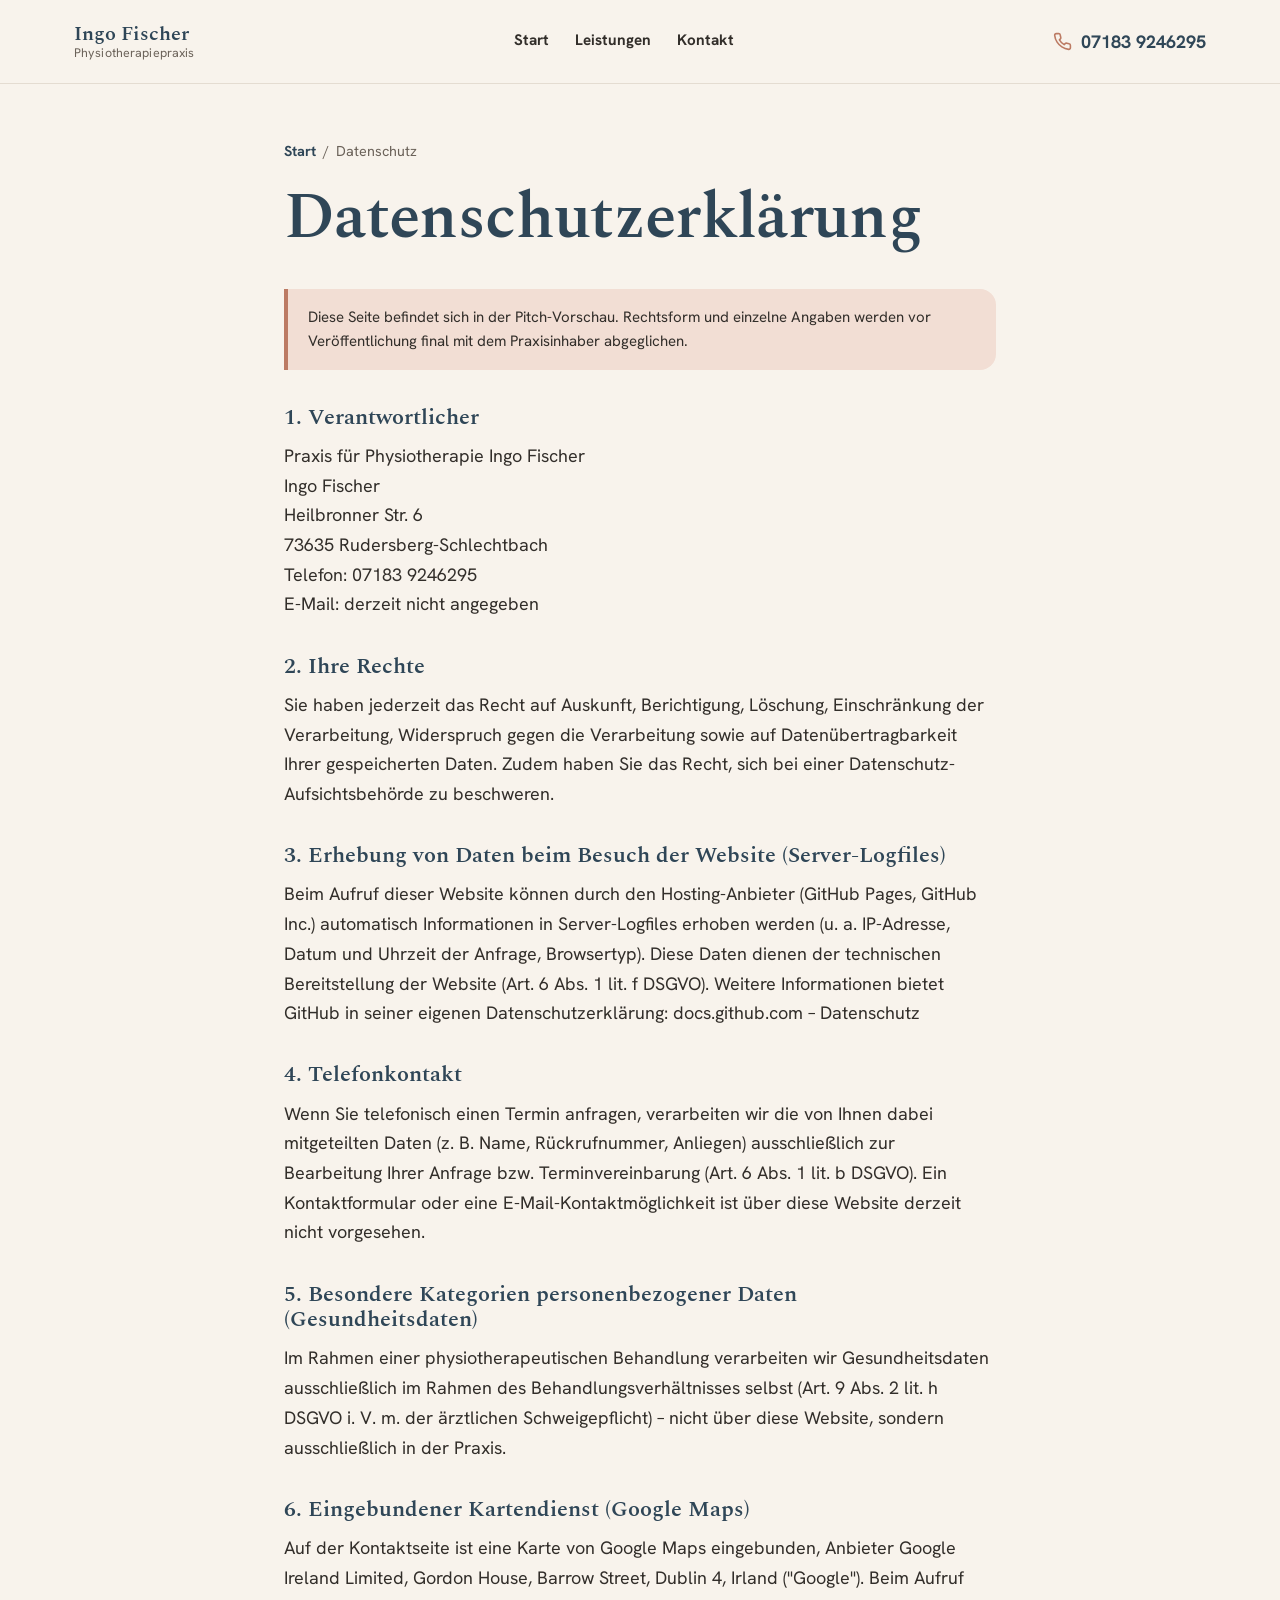
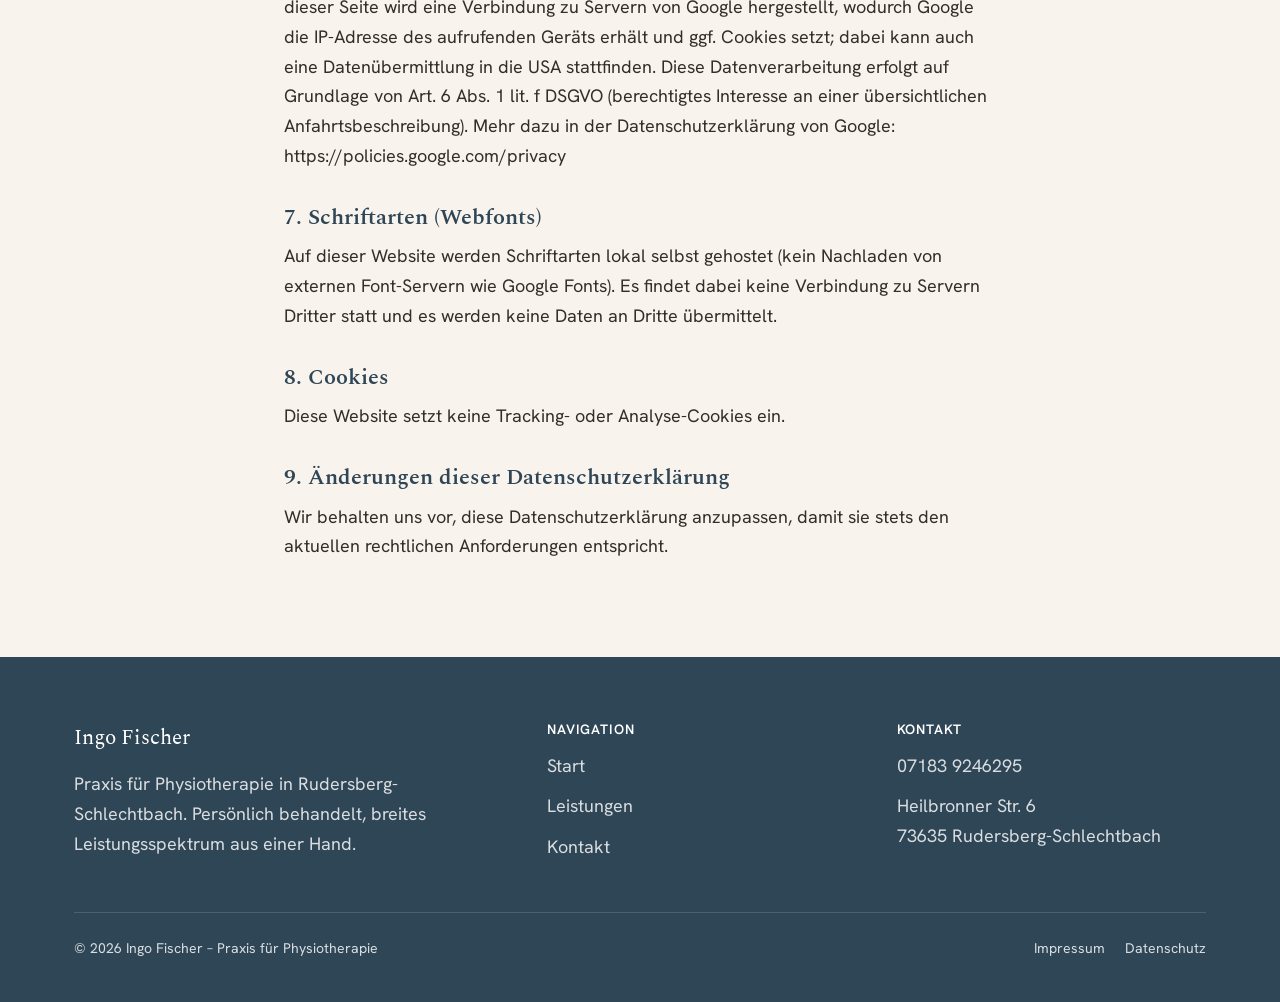
==== datenschutz.html @ 76d69289 "Initial pitch-demo build: Physiotherapie Ingo Fischer Speculative pitch demo replacing the client's " ====
<!DOCTYPE html>
<html lang="de">
<head>
<meta charset="UTF-8">
<script>document.documentElement.classList.add('js');</script>
<meta name="viewport" content="width=device-width, initial-scale=1.0">
<meta name="description" content="Datenschutzerklärung der Physiotherapiepraxis Ingo Fischer in Rudersberg-Schlechtbach.">
<title>Datenschutz | Physiotherapie Ingo Fischer</title>
<link rel="canonical" href="https://hannes0777.github.io/physio-ingo-fischer/datenschutz.html">
<link rel="icon" href="assets/images/favicon.svg" type="image/svg+xml">
<link rel="stylesheet" href="css/fonts.css">
<link rel="stylesheet" href="css/style.css?v=1">
</head>
<body>

<a class="skip-link" href="#main">Zum Inhalt springen</a>

<header class="site-header" id="site-header">
  <div class="container site-header__inner">
    <a href="index.html" class="site-header__brand" aria-label="Physiotherapie Ingo Fischer – Startseite">
      <span class="site-header__brand-text">
        <span class="site-header__brand-main">Ingo Fischer</span>
        <span class="site-header__brand-sub">Physiotherapiepraxis</span>
      </span>
    </a>
    <nav id="site-nav" aria-label="Hauptnavigation">
      <ul class="site-nav__list">
        <li><a href="index.html" class="site-nav__link">Start</a></li>
        <li><a href="leistungen.html" class="site-nav__link">Leistungen</a></li>
        <li><a href="kontakt.html" class="site-nav__link">Kontakt</a></li>
      </ul>
    </nav>
    <div class="site-header__actions">
      <a href="tel:+4971839246295" class="site-header__phone">
        <svg viewBox="0 0 24 24" fill="none" stroke="currentColor" stroke-width="2" stroke-linecap="round" stroke-linejoin="round" aria-hidden="true"><path d="M22 16.92v3a2 2 0 0 1-2.18 2 19.79 19.79 0 0 1-8.63-3.07 19.5 19.5 0 0 1-6-6 19.79 19.79 0 0 1-3.07-8.67A2 2 0 0 1 4.11 2h3a2 2 0 0 1 2 1.72c.127.96.361 1.903.7 2.81a2 2 0 0 1-.45 2.11L8.09 9.91a16 16 0 0 0 6 6l1.27-1.27a2 2 0 0 1 2.11-.45c.907.339 1.85.573 2.81.7A2 2 0 0 1 22 16.92z"/></svg>
        <span>07183 9246295</span>
      </a>
      <button id="nav-toggle" class="nav-toggle" aria-label="Menü öffnen" aria-expanded="false" aria-controls="site-nav">
        <span></span><span></span><span></span>
      </button>
    </div>
  </div>
</header>

<main id="main">
  <section class="section" style="padding-top:56px;">
    <div class="container legal-content">
      <p class="breadcrumb"><a href="index.html">Start</a><span aria-hidden="true">/</span>Datenschutz</p>
      <h1>Datenschutzerklärung</h1>

      <div class="placeholder-note">
        Diese Seite befindet sich in der Pitch-Vorschau. Rechtsform und einzelne Angaben werden vor Veröffentlichung final mit dem Praxisinhaber abgeglichen.
      </div>

      <h2>1. Verantwortlicher</h2>
      <address>
        Praxis für Physiotherapie Ingo Fischer<br>
        Ingo Fischer<br>
        Heilbronner Str. 6<br>
        73635 Rudersberg-Schlechtbach
      </address>
      <p>Telefon: <a href="tel:+4971839246295">07183 9246295</a><br>E-Mail: derzeit nicht angegeben</p>

      <h2>2. Ihre Rechte</h2>
      <p>Sie haben jederzeit das Recht auf Auskunft, Berichtigung, Löschung, Einschränkung der Verarbeitung, Widerspruch gegen die Verarbeitung sowie auf Datenübertragbarkeit Ihrer gespeicherten Daten. Zudem haben Sie das Recht, sich bei einer Datenschutz-Aufsichtsbehörde zu beschweren.</p>

      <h2>3. Erhebung von Daten beim Besuch der Website (Server-Logfiles)</h2>
      <p>Beim Aufruf dieser Website können durch den Hosting-Anbieter (GitHub Pages, GitHub Inc.) automatisch Informationen in Server-Logfiles erhoben werden (u. a. IP-Adresse, Datum und Uhrzeit der Anfrage, Browsertyp). Diese Daten dienen der technischen Bereitstellung der Website (Art. 6 Abs. 1 lit. f DSGVO). Weitere Informationen bietet GitHub in seiner eigenen Datenschutzerklärung: <a href="https://docs.github.com/de/site-policy/privacy-policies/github-general-privacy-statement" target="_blank" rel="noopener">docs.github.com – Datenschutz</a></p>

      <h2>4. Telefonkontakt</h2>
      <p>Wenn Sie telefonisch einen Termin anfragen, verarbeiten wir die von Ihnen dabei mitgeteilten Daten (z. B. Name, Rückrufnummer, Anliegen) ausschließlich zur Bearbeitung Ihrer Anfrage bzw. Terminvereinbarung (Art. 6 Abs. 1 lit. b DSGVO). Ein Kontaktformular oder eine E-Mail-Kontaktmöglichkeit ist über diese Website derzeit nicht vorgesehen.</p>

      <h2>5. Besondere Kategorien personenbezogener Daten (Gesundheitsdaten)</h2>
      <p>Im Rahmen einer physiotherapeutischen Behandlung verarbeiten wir Gesundheitsdaten ausschließlich im Rahmen des Behandlungsverhältnisses selbst (Art. 9 Abs. 2 lit. h DSGVO i. V. m. der ärztlichen Schweigepflicht) – nicht über diese Website, sondern ausschließlich in der Praxis.</p>

      <h2>6. Eingebundener Kartendienst (Google Maps)</h2>
      <p>Auf der Kontaktseite ist eine Karte von Google Maps eingebunden, Anbieter Google Ireland Limited, Gordon House, Barrow Street, Dublin 4, Irland ("Google"). Beim Aufruf dieser Seite wird eine Verbindung zu Servern von Google hergestellt, wodurch Google die IP-Adresse des aufrufenden Geräts erhält und ggf. Cookies setzt; dabei kann auch eine Datenübermittlung in die USA stattfinden. Diese Datenverarbeitung erfolgt auf Grundlage von Art. 6 Abs. 1 lit. f DSGVO (berechtigtes Interesse an einer übersichtlichen Anfahrtsbeschreibung). Mehr dazu in der Datenschutzerklärung von Google: <a href="https://policies.google.com/privacy" target="_blank" rel="noopener">https://policies.google.com/privacy</a></p>

      <h2>7. Schriftarten (Webfonts)</h2>
      <p>Auf dieser Website werden Schriftarten lokal selbst gehostet (kein Nachladen von externen Font-Servern wie Google Fonts). Es findet dabei keine Verbindung zu Servern Dritter statt und es werden keine Daten an Dritte übermittelt.</p>

      <h2>8. Cookies</h2>
      <p>Diese Website setzt keine Tracking- oder Analyse-Cookies ein.</p>

      <h2>9. Änderungen dieser Datenschutzerklärung</h2>
      <p>Wir behalten uns vor, diese Datenschutzerklärung anzupassen, damit sie stets den aktuellen rechtlichen Anforderungen entspricht.</p>

    </div>
  </section>
</main>

<footer class="site-footer">
  <div class="container">
    <div class="footer-grid">
      <div>
        <p class="footer-brand">Ingo Fischer</p>
        <p>Praxis für Physiotherapie in Rudersberg-Schlechtbach. Persönlich behandelt, breites Leistungsspektrum aus einer Hand.</p>
      </div>
      <div>
        <h4>Navigation</h4>
        <ul>
          <li><a href="index.html">Start</a></li>
          <li><a href="leistungen.html">Leistungen</a></li>
          <li><a href="kontakt.html">Kontakt</a></li>
        </ul>
      </div>
      <div>
        <h4>Kontakt</h4>
        <ul>
          <li><a href="tel:+4971839246295">07183 9246295</a></li>
          <li>Heilbronner Str. 6<br>73635 Rudersberg-Schlechtbach</li>
        </ul>
      </div>
    </div>
    <div class="footer-bottom">
      <p>&copy; <span id="year"></span> Ingo Fischer – Praxis für Physiotherapie</p>
      <ul>
        <li><a href="impressum.html">Impressum</a></li>
        <li><a href="datenschutz.html">Datenschutz</a></li>
      </ul>
    </div>
  </div>
</footer>

<script src="js/main.js"></script>
</body>
</html>
---- css/fonts.css ----
/* ============================================================
   fonts.css – Selbst gehostete Google Fonts (Spectral, Hanken Grotesk).
   Kein Nachladen von fonts.googleapis.com / fonts.gstatic.com beim
   Seitenaufruf (DSGVO: keine Verbindung zu Google-Servern nötig).

   Dateien liegen lokal unter assets/fonts/ und wurden 1:1 von Google
   Fonts heruntergeladen (Spectral 400/500/600/700 + Italic 400/500,
   Hanken Grotesk 400/500/600/700/800). Enthalten sind "latin" und
   "latin-ext" (deckt Deutsch inkl. ä/ö/ü/ß vollständig ab).
   ============================================================ */

/* ── Spectral (Überschriften) ───────────────────────────────── */
/* latin-ext */
@font-face {
  font-family: 'Spectral';
  font-style: normal;
  font-weight: 400;
  font-display: swap;
  src: url('../assets/fonts/spectral-400-ext.woff2') format('woff2');
  unicode-range: U+0100-02BA, U+02BD-02C5, U+02C7-02CC, U+02CE-02D7, U+02DD-02FF, U+0304, U+0308, U+0329, U+1D00-1DBF, U+1E00-1E9F, U+1EF2-1EFF, U+2020, U+20A0-20AB, U+20AD-20C0, U+2113, U+2C60-2C7F, U+A720-A7FF;
}
/* latin */
@font-face {
  font-family: 'Spectral';
  font-style: normal;
  font-weight: 400;
  font-display: swap;
  src: url('../assets/fonts/spectral-400.woff2') format('woff2');
  unicode-range: U+0000-00FF, U+0131, U+0152-0153, U+02BB-02BC, U+02C6, U+02DA, U+02DC, U+0304, U+0308, U+0329, U+2000-206F, U+20AC, U+2122, U+2191, U+2193, U+2212, U+2215, U+FEFF, U+FFFD;
}
/* latin-ext italic */
@font-face {
  font-family: 'Spectral';
  font-style: italic;
  font-weight: 400;
  font-display: swap;
  src: url('../assets/fonts/spectral-400i-ext.woff2') format('woff2');
  unicode-range: U+0100-02BA, U+02BD-02C5, U+02C7-02CC, U+02CE-02D7, U+02DD-02FF, U+0304, U+0308, U+0329, U+1D00-1DBF, U+1E00-1E9F, U+1EF2-1EFF, U+2020, U+20A0-20AB, U+20AD-20C0, U+2113, U+2C60-2C7F, U+A720-A7FF;
}
/* latin italic */
@font-face {
  font-family: 'Spectral';
  font-style: italic;
  font-weight: 400;
  font-display: swap;
  src: url('../assets/fonts/spectral-400i.woff2') format('woff2');
  unicode-range: U+0000-00FF, U+0131, U+0152-0153, U+02BB-02BC, U+02C6, U+02DA, U+02DC, U+0304, U+0308, U+0329, U+2000-206F, U+20AC, U+2122, U+2191, U+2193, U+2212, U+2215, U+FEFF, U+FFFD;
}
/* latin-ext */
@font-face {
  font-family: 'Spectral';
  font-style: normal;
  font-weight: 500;
  font-display: swap;
  src: url('../assets/fonts/spectral-500-ext.woff2') format('woff2');
  unicode-range: U+0100-02BA, U+02BD-02C5, U+02C7-02CC, U+02CE-02D7, U+02DD-02FF, U+0304, U+0308, U+0329, U+1D00-1DBF, U+1E00-1E9F, U+1EF2-1EFF, U+2020, U+20A0-20AB, U+20AD-20C0, U+2113, U+2C60-2C7F, U+A720-A7FF;
}
/* latin */
@font-face {
  font-family: 'Spectral';
  font-style: normal;
  font-weight: 500;
  font-display: swap;
  src: url('../assets/fonts/spectral-500.woff2') format('woff2');
  unicode-range: U+0000-00FF, U+0131, U+0152-0153, U+02BB-02BC, U+02C6, U+02DA, U+02DC, U+0304, U+0308, U+0329, U+2000-206F, U+20AC, U+2122, U+2191, U+2193, U+2212, U+2215, U+FEFF, U+FFFD;
}
/* latin-ext italic */
@font-face {
  font-family: 'Spectral';
  font-style: italic;
  font-weight: 500;
  font-display: swap;
  src: url('../assets/fonts/spectral-500i-ext.woff2') format('woff2');
  unicode-range: U+0100-02BA, U+02BD-02C5, U+02C7-02CC, U+02CE-02D7, U+02DD-02FF, U+0304, U+0308, U+0329, U+1D00-1DBF, U+1E00-1E9F, U+1EF2-1EFF, U+2020, U+20A0-20AB, U+20AD-20C0, U+2113, U+2C60-2C7F, U+A720-A7FF;
}
/* latin italic */
@font-face {
  font-family: 'Spectral';
  font-style: italic;
  font-weight: 500;
  font-display: swap;
  src: url('../assets/fonts/spectral-500i.woff2') format('woff2');
  unicode-range: U+0000-00FF, U+0131, U+0152-0153, U+02BB-02BC, U+02C6, U+02DA, U+02DC, U+0304, U+0308, U+0329, U+2000-206F, U+20AC, U+2122, U+2191, U+2193, U+2212, U+2215, U+FEFF, U+FFFD;
}
/* latin-ext */
@font-face {
  font-family: 'Spectral';
  font-style: normal;
  font-weight: 600;
  font-display: swap;
  src: url('../assets/fonts/spectral-600-ext.woff2') format('woff2');
  unicode-range: U+0100-02BA, U+02BD-02C5, U+02C7-02CC, U+02CE-02D7, U+02DD-02FF, U+0304, U+0308, U+0329, U+1D00-1DBF, U+1E00-1E9F, U+1EF2-1EFF, U+2020, U+20A0-20AB, U+20AD-20C0, U+2113, U+2C60-2C7F, U+A720-A7FF;
}
/* latin */
@font-face {
  font-family: 'Spectral';
  font-style: normal;
  font-weight: 600;
  font-display: swap;
  src: url('../assets/fonts/spectral-600.woff2') format('woff2');
  unicode-range: U+0000-00FF, U+0131, U+0152-0153, U+02BB-02BC, U+02C6, U+02DA, U+02DC, U+0304, U+0308, U+0329, U+2000-206F, U+20AC, U+2122, U+2191, U+2193, U+2212, U+2215, U+FEFF, U+FFFD;
}
/* latin-ext */
@font-face {
  font-family: 'Spectral';
  font-style: normal;
  font-weight: 700;
  font-display: swap;
  src: url('../assets/fonts/spectral-700-ext.woff2') format('woff2');
  unicode-range: U+0100-02BA, U+02BD-02C5, U+02C7-02CC, U+02CE-02D7, U+02DD-02FF, U+0304, U+0308, U+0329, U+1D00-1DBF, U+1E00-1E9F, U+1EF2-1EFF, U+2020, U+20A0-20AB, U+20AD-20C0, U+2113, U+2C60-2C7F, U+A720-A7FF;
}
/* latin */
@font-face {
  font-family: 'Spectral';
  font-style: normal;
  font-weight: 700;
  font-display: swap;
  src: url('../assets/fonts/spectral-700.woff2') format('woff2');
  unicode-range: U+0000-00FF, U+0131, U+0152-0153, U+02BB-02BC, U+02C6, U+02DA, U+02DC, U+0304, U+0308, U+0329, U+2000-206F, U+20AC, U+2122, U+2191, U+2193, U+2212, U+2215, U+FEFF, U+FFFD;
}

/* ── Hanken Grotesk (Fließtext) ──────────────────────────────── */
/* latin-ext — weights 400/500/600/700/800 share the same variable file */
@font-face {
  font-family: 'Hanken Grotesk';
  font-style: normal;
  font-weight: 400;
  font-display: swap;
  src: url('../assets/fonts/hanken-grotesk-400-ext.woff2') format('woff2');
  unicode-range: U+0100-02BA, U+02BD-02C5, U+02C7-02CC, U+02CE-02D7, U+02DD-02FF, U+0304, U+0308, U+0329, U+1D00-1DBF, U+1E00-1E9F, U+1EF2-1EFF, U+2020, U+20A0-20AB, U+20AD-20C0, U+2113, U+2C60-2C7F, U+A720-A7FF;
}
/* latin */
@font-face {
  font-family: 'Hanken Grotesk';
  font-style: normal;
  font-weight: 400;
  font-display: swap;
  src: url('../assets/fonts/hanken-grotesk-400.woff2') format('woff2');
  unicode-range: U+0000-00FF, U+0131, U+0152-0153, U+02BB-02BC, U+02C6, U+02DA, U+02DC, U+0304, U+0308, U+0329, U+2000-206F, U+20AC, U+2122, U+2191, U+2193, U+2212, U+2215, U+FEFF, U+FFFD;
}
/* latin-ext */
@font-face {
  font-family: 'Hanken Grotesk';
  font-style: normal;
  font-weight: 500;
  font-display: swap;
  src: url('../assets/fonts/hanken-grotesk-500-ext.woff2') format('woff2');
  unicode-range: U+0100-02BA, U+02BD-02C5, U+02C7-02CC, U+02CE-02D7, U+02DD-02FF, U+0304, U+0308, U+0329, U+1D00-1DBF, U+1E00-1E9F, U+1EF2-1EFF, U+2020, U+20A0-20AB, U+20AD-20C0, U+2113, U+2C60-2C7F, U+A720-A7FF;
}
/* latin */
@font-face {
  font-family: 'Hanken Grotesk';
  font-style: normal;
  font-weight: 500;
  font-display: swap;
  src: url('../assets/fonts/hanken-grotesk-500.woff2') format('woff2');
  unicode-range: U+0000-00FF, U+0131, U+0152-0153, U+02BB-02BC, U+02C6, U+02DA, U+02DC, U+0304, U+0308, U+0329, U+2000-206F, U+20AC, U+2122, U+2191, U+2193, U+2212, U+2215, U+FEFF, U+FFFD;
}
/* latin-ext */
@font-face {
  font-family: 'Hanken Grotesk';
  font-style: normal;
  font-weight: 600;
  font-display: swap;
  src: url('../assets/fonts/hanken-grotesk-600-ext.woff2') format('woff2');
  unicode-range: U+0100-02BA, U+02BD-02C5, U+02C7-02CC, U+02CE-02D7, U+02DD-02FF, U+0304, U+0308, U+0329, U+1D00-1DBF, U+1E00-1E9F, U+1EF2-1EFF, U+2020, U+20A0-20AB, U+20AD-20C0, U+2113, U+2C60-2C7F, U+A720-A7FF;
}
/* latin */
@font-face {
  font-family: 'Hanken Grotesk';
  font-style: normal;
  font-weight: 600;
  font-display: swap;
  src: url('../assets/fonts/hanken-grotesk-600.woff2') format('woff2');
  unicode-range: U+0000-00FF, U+0131, U+0152-0153, U+02BB-02BC, U+02C6, U+02DA, U+02DC, U+0304, U+0308, U+0329, U+2000-206F, U+20AC, U+2122, U+2191, U+2193, U+2212, U+2215, U+FEFF, U+FFFD;
}
/* latin-ext */
@font-face {
  font-family: 'Hanken Grotesk';
  font-style: normal;
  font-weight: 700;
  font-display: swap;
  src: url('../assets/fonts/hanken-grotesk-700-ext.woff2') format('woff2');
  unicode-range: U+0100-02BA, U+02BD-02C5, U+02C7-02CC, U+02CE-02D7, U+02DD-02FF, U+0304, U+0308, U+0329, U+1D00-1DBF, U+1E00-1E9F, U+1EF2-1EFF, U+2020, U+20A0-20AB, U+20AD-20C0, U+2113, U+2C60-2C7F, U+A720-A7FF;
}
/* latin */
@font-face {
  font-family: 'Hanken Grotesk';
  font-style: normal;
  font-weight: 700;
  font-display: swap;
  src: url('../assets/fonts/hanken-grotesk-700.woff2') format('woff2');
  unicode-range: U+0000-00FF, U+0131, U+0152-0153, U+02BB-02BC, U+02C6, U+02DA, U+02DC, U+0304, U+0308, U+0329, U+2000-206F, U+20AC, U+2122, U+2191, U+2193, U+2212, U+2215, U+FEFF, U+FFFD;
}
/* latin-ext */
@font-face {
  font-family: 'Hanken Grotesk';
  font-style: normal;
  font-weight: 800;
  font-display: swap;
  src: url('../assets/fonts/hanken-grotesk-800-ext.woff2') format('woff2');
  unicode-range: U+0100-02BA, U+02BD-02C5, U+02C7-02CC, U+02CE-02D7, U+02DD-02FF, U+0304, U+0308, U+0329, U+1D00-1DBF, U+1E00-1E9F, U+1EF2-1EFF, U+2020, U+20A0-20AB, U+20AD-20C0, U+2113, U+2C60-2C7F, U+A720-A7FF;
}
/* latin */
@font-face {
  font-family: 'Hanken Grotesk';
  font-style: normal;
  font-weight: 800;
  font-display: swap;
  src: url('../assets/fonts/hanken-grotesk-800.woff2') format('woff2');
  unicode-range: U+0000-00FF, U+0131, U+0152-0153, U+02BB-02BC, U+02C6, U+02DA, U+02DC, U+0304, U+0308, U+0329, U+2000-206F, U+20AC, U+2122, U+2191, U+2193, U+2212, U+2215, U+FEFF, U+FFFD;
}
---- css/style.css ----
/* ============================================================
   Physiotherapie Ingo Fischer – style.css
   Konventionelles Gerüst wie Metzgerei Hinderer / Ebnisee /
   Schmalzried Heizung / Physio Köpple (Sticky-Header mit
   Linkliste, Hero + Karten-Sektionen), aber mit eigener Palette
   (Taubenblau + Ton/Rosé statt Salbeigrün+Terracotta) und klaren
   abgerundeten Ecken statt organischer Blob-Fotorahmen, damit sich
   die Seite von Physio Köpple (gleiche Branche) unterscheidet.
   Reines CSS, kein Framework.
   ============================================================ */

:root {
  --color-bg: #f8f3ec;
  --color-paper: #fffdfa;
  --color-paper-alt: #f0e8dd;
  --color-blue: #5d7a8c;
  --color-blue-dark: #2f4657;
  --color-blue-pale: #dfe7ea;
  --color-clay: #bc7a63;
  --color-clay-dark: #8f5643;
  --color-clay-pale: #f2ded4;
  --color-ink: #322e2a;
  --color-ink-soft: #6b6259;
  --color-line: #e4dcd1;
  --color-white: #ffffff;

  --font-display: 'Spectral', Georgia, 'Times New Roman', serif;
  --font-body: 'Hanken Grotesk', -apple-system, BlinkMacSystemFont, 'Segoe UI', sans-serif;

  --container-width: 1180px;
  --radius: 16px;
  --radius-lg: 24px;
  --shadow-soft: 0 10px 30px rgba(47, 70, 87, 0.12);
  --shadow-card: 0 18px 42px rgba(47, 70, 87, 0.16);
  --nav-height: 84px;
}

/* ── Reset ───────────────────────────────────────────────────── */
*, *::before, *::after { box-sizing: border-box; }
html { scroll-behavior: smooth; scroll-padding-top: calc(var(--nav-height) + 12px); }
@media (prefers-reduced-motion: reduce) {
  html { scroll-behavior: auto; }
  *, *::before, *::after {
    animation-duration: 0.01ms !important;
    animation-iteration-count: 1 !important;
    transition-duration: 0.01ms !important;
    scroll-behavior: auto !important;
  }
}
body {
  margin: 0;
  font-family: var(--font-body);
  font-size: 18px;
  line-height: 1.65;
  color: var(--color-ink);
  background: var(--color-bg);
  -webkit-font-smoothing: antialiased;
}
img { max-width: 100%; display: block; }
a { color: inherit; text-decoration: none; }
ul { margin: 0; padding: 0; list-style: none; }
h1, h2, h3, h4 {
  font-family: var(--font-display);
  font-weight: 600;
  line-height: 1.18;
  margin: 0 0 0.5em;
  color: var(--color-blue-dark);
}
h1 { font-size: clamp(2.5rem, 5vw, 4rem); letter-spacing: -0.01em; }
h2 { font-size: clamp(1.9rem, 3.2vw, 2.6rem); }
h3 { font-size: 1.3rem; font-weight: 600; }
p { margin: 0 0 1em; }
p:last-child { margin-bottom: 0; }
:focus-visible { outline: 3px solid var(--color-clay); outline-offset: 3px; }

/* ── Layout Helpers ──────────────────────────────────────────── */
.container { max-width: var(--container-width); margin: 0 auto; padding: 0 24px; }
.section { padding: 96px 0; }
.section--alt { background: var(--color-paper-alt); }
.section--dark { background: var(--color-blue-dark); color: rgba(255, 255, 255, 0.92); }
.section--dark h2, .section--dark h3 { color: var(--color-white); }
.section__head { max-width: 640px; margin: 0 0 48px; }
.section__head--center { margin-left: auto; margin-right: auto; text-align: center; }
.eyebrow {
  display: inline-flex;
  align-items: center;
  gap: 0.5em;
  font-family: var(--font-body);
  font-weight: 700;
  font-size: 0.85rem;
  letter-spacing: 0.08em;
  text-transform: uppercase;
  color: var(--color-clay-dark);
  margin-bottom: 0.9em;
}
.eyebrow::before { content: '+'; font-size: 1.1em; }
.lead { font-size: 1.18rem; color: var(--color-ink-soft); max-width: 60ch; }

@media (max-width: 640px) {
  .section { padding: 60px 0; }
  .container { padding: 0 20px; }
}

/* ── Buttons ─────────────────────────────────────────────────── */
.btn {
  display: inline-flex;
  align-items: center;
  gap: 0.55em;
  font-family: var(--font-body);
  font-weight: 700;
  font-size: 1rem;
  padding: 0.95em 1.7em;
  border-radius: 999px;
  border: 2px solid transparent;
  cursor: pointer;
  transition: background-color 0.2s ease, color 0.2s ease, border-color 0.2s ease, transform 0.15s ease, box-shadow 0.2s ease;
  line-height: 1.1;
}
.btn:active { transform: translateY(1px); }
.btn--primary { background: var(--color-clay); color: var(--color-white); box-shadow: 0 10px 26px rgba(188, 122, 99, 0.4); }
.btn--primary:hover { background: var(--color-clay-dark); }
.btn--outline { background: transparent; border-color: currentColor; color: inherit; }
.btn--outline:hover { background: rgba(50, 46, 42, 0.06); }
.btn--on-dark { border-color: rgba(255,255,255,0.5); color: var(--color-white); }
.btn--on-dark:hover { background: rgba(255,255,255,0.12); border-color: var(--color-white); }
.btn--lg { padding: 1.1em 2.1em; font-size: 1.05rem; }
.btn--block { width: 100%; justify-content: center; }

/* ── Header / Navigation ─────────────────────────────────────── */
.site-header {
  position: sticky;
  top: 0;
  z-index: 1000;
  height: var(--nav-height);
  display: flex;
  align-items: center;
  background: var(--color-bg);
  border-bottom: 1px solid var(--color-line);
  transition: box-shadow 0.2s ease;
}
.site-header.is-scrolled { box-shadow: var(--shadow-soft); }
.site-header__inner { display: flex; align-items: center; justify-content: space-between; gap: 24px; width: 100%; }
.site-header__brand { display: flex; align-items: center; gap: 12px; }
.site-header__brand-text { display: flex; flex-direction: column; line-height: 1.15; }
.site-header__brand-main { font-family: var(--font-display); font-size: 1.25rem; font-weight: 600; color: var(--color-blue-dark); }
.site-header__brand-sub { font-size: 0.78rem; color: var(--color-ink-soft); letter-spacing: 0.01em; }
.site-header__actions { display: flex; align-items: center; gap: 18px; }
.site-header__phone { display: flex; align-items: center; gap: 0.5em; font-weight: 700; color: var(--color-blue-dark); white-space: nowrap; }
.site-header__phone svg { width: 19px; height: 19px; flex-shrink: 0; color: var(--color-clay); }

.nav-toggle {
  display: none;
  flex-direction: column;
  justify-content: center;
  gap: 5px;
  width: 44px;
  height: 44px;
  border: none;
  background: transparent;
  cursor: pointer;
  padding: 0;
}
.nav-toggle span { display: block; height: 2px; width: 26px; margin: 0 auto; background: var(--color-blue-dark); transition: transform 0.2s ease, opacity 0.2s ease; }
.nav-toggle[aria-expanded="true"] span:nth-child(1) { transform: translateY(7px) rotate(45deg); }
.nav-toggle[aria-expanded="true"] span:nth-child(2) { opacity: 0; }
.nav-toggle[aria-expanded="true"] span:nth-child(3) { transform: translateY(-7px) rotate(-45deg); }

/* #site-nav sitzt als Kind von .site-header__inner (Desktop: Inline-
   Linkliste im selben Flex-Header). Header nutzt bewusst einen
   deckenden Hintergrund statt backdrop-filter, sonst klemmt iOS Safari
   die position:fixed-Variante der mobilen Nav am Header-Rand ab. */
.site-nav__list { display: flex; align-items: center; gap: 22px; }
.site-nav__link {
  display: block;
  white-space: nowrap;
  font-weight: 700;
  font-size: 0.95rem;
  color: var(--color-ink);
  padding: 6px 2px;
  border-bottom: 2px solid transparent;
  transition: border-color 0.15s ease, color 0.15s ease;
}
.site-nav__link:hover, .site-nav__link.is-active { border-color: var(--color-clay); color: var(--color-blue-dark); }

@media (min-width: 1025px) { #site-nav { display: flex; } }

@media (min-width: 1025px) and (max-width: 1180px) {
  .site-nav__list { gap: 14px; }
  .site-nav__link { font-size: 0.88rem; }
}

@media (max-width: 1024px) {
  .nav-toggle { display: flex; }
  #site-nav {
    position: fixed;
    top: var(--nav-height);
    left: 0; right: 0; bottom: 0;
    z-index: 999;
    background: var(--color-bg);
    transform: translateX(100%);
    transition: transform 0.25s ease;
    overflow-y: auto;
  }
  #site-nav.is-open { transform: translateX(0); }
  .site-nav__list { flex-direction: column; align-items: stretch; gap: 0; padding: 16px 24px 40px; }
  .site-nav__list li { border-bottom: 1px solid var(--color-line); }
  .site-nav__link { padding: 18px 4px; font-size: 1.15rem; }
  .site-header__phone span { display: none; }
}

@media (max-width: 480px) {
  .site-header__brand-sub { display: none; }
}

/* ── Foto-Duoton (uneinheitliche Stockfotos farblich vereinheitlichen) ──
   Graustufen + Taubenblau→Ton-Verlauf via mix-blend-mode: color. */
.photo-tinted { position: relative; overflow: hidden; }
.photo-tinted img { filter: grayscale(1) contrast(1.05); }
.photo-tinted::after {
  content: '';
  position: absolute;
  inset: 0;
  background: linear-gradient(135deg, var(--color-blue-dark), var(--color-clay));
  mix-blend-mode: color;
  opacity: 0.55;
  pointer-events: none;
}

/* ── Hero (Vollflächiges Foto statt Farbfläche — unterscheidet sich
   damit bewusst von Physio Köpples Salbeigrün-Flächen-Hero) ────── */
.hero-full { position: relative; color: var(--color-white); display: flex; align-items: center; min-height: 78vh; }
.hero-full__bg { position: absolute; inset: 0; background-size: cover; background-position: center; }
.hero-full__bg::after {
  content: '';
  position: absolute;
  inset: 0;
  background: linear-gradient(180deg, rgba(47,70,87,0.78) 0%, rgba(47,70,87,0.6) 55%, rgba(47,70,87,0.85) 100%);
}
.hero-full__bg img { width: 100%; height: 100%; object-fit: cover; filter: grayscale(0.5) contrast(1.05); }
.hero-full__content { position: relative; z-index: 1; padding-top: 64px; padding-bottom: 64px; max-width: 720px; width: 100%; }
.hero__title { margin-bottom: 0.4em; color: var(--color-white); }
.hero__accent { display: block; color: var(--color-clay-pale); font-style: italic; font-weight: 500; }
.hero__lead { margin: 1.1em 0 1.8em; color: rgba(255, 255, 255, 0.86); max-width: 56ch; }
.hero__ctas { display: flex; flex-wrap: wrap; gap: 16px; margin-bottom: 2em; }
.hero__facts { display: flex; flex-wrap: wrap; gap: 10px; padding-top: 1.6em; border-top: 1px solid rgba(255, 255, 255, 0.22); }
.hero__fact {
  display: inline-flex;
  align-items: center;
  gap: 0.5em;
  font-weight: 700;
  color: var(--color-white);
  font-size: 0.85rem;
  background: rgba(255, 255, 255, 0.1);
  border: 1px solid rgba(255, 255, 255, 0.26);
  padding: 0.55em 1.1em;
  border-radius: 999px;
}
.hero__fact svg { width: 16px; height: 16px; color: var(--color-clay-pale); flex-shrink: 0; }

@media (max-width: 640px) {
  .hero-full { min-height: 86vh; }
  .hero-full__content { padding-top: 48px; padding-bottom: 48px; }
}

/* ── Seiten-Hero für Unterseiten (Leistungen/Kontakt) ───────────
   Mobil (.page-header + .page-banner): Text getrennt vom Foto.
   Desktop (.page-hero-full): Text liegt auf dem Foto. */
.page-header { background: var(--color-blue-dark); color: var(--color-white); padding: 48px 0 40px; }
.page-header h1 { color: var(--color-white); margin-bottom: 0.4em; }
.page-header .breadcrumb { color: rgba(255,255,255,0.7); }
.page-header .breadcrumb a { color: var(--color-clay-pale); }
.page-banner { width: 100%; overflow: hidden; aspect-ratio: 16/5; }
.page-banner img { width: 100%; height: 100%; object-fit: cover; display: block; }

.page-hero-full { position: relative; color: var(--color-white); display: flex; align-items: center; min-height: 48vh; }
.page-hero-full__bg { position: absolute; inset: 0; background-size: cover; background-position: center; }
.page-hero-full__bg::after {
  content: '';
  position: absolute;
  inset: 0;
  background: linear-gradient(180deg, rgba(47,70,87,0.82) 0%, rgba(47,70,87,0.68) 100%);
}
.page-hero-full__content { position: relative; padding-top: 56px; padding-bottom: 56px; max-width: 720px; width: 100%; }
.page-hero-full h1 { color: var(--color-white); }
.page-hero-full .hero__lead { font-size: 1.05rem; color: rgba(255,255,255,0.86); }

@media (max-width: 640px) { .page-hero-full { display: none; } }
@media (min-width: 641px) { .page-header, .page-banner { display: none; } }
@media (max-width: 640px) { .page-header { padding: 36px 0 32px; } .page-banner { aspect-ratio: 4/3; } }

/* ── Vorteile / Feature-Karten ───────────────────────────────── */
.feature-grid { display: grid; grid-template-columns: repeat(3, 1fr); gap: 28px; }
.feature-card {
  background: var(--color-paper);
  border-radius: var(--radius);
  padding: 32px 28px;
  box-shadow: var(--shadow-soft);
  transition: transform 0.25s ease, box-shadow 0.25s ease;
}
.feature-card:hover { transform: translateY(-6px); box-shadow: var(--shadow-card); }
.feature-card__icon {
  width: 56px; height: 56px;
  display: flex; align-items: center; justify-content: center;
  border-radius: var(--radius);
  background: var(--color-blue-pale);
  color: var(--color-blue-dark);
  margin-bottom: 18px;
}
.feature-card__icon svg { width: 28px; height: 28px; }
.feature-card p { color: var(--color-ink-soft); font-size: 0.98rem; }

@media (max-width: 860px) { .feature-grid { grid-template-columns: 1fr 1fr; } }
@media (max-width: 560px) { .feature-grid { grid-template-columns: 1fr; } }

/* ── Leistungen: Übersichts-Karten (Startseite) ─────────────── */
.service-grid { display: grid; grid-template-columns: repeat(3, 1fr); gap: 24px; }
.service-card {
  display: flex;
  gap: 16px;
  align-items: flex-start;
  background: var(--color-paper);
  border-radius: var(--radius);
  padding: 26px 24px;
  box-shadow: var(--shadow-soft);
  transition: transform 0.22s ease, box-shadow 0.22s ease, border-color 0.22s ease;
  border: 1px solid transparent;
}
.service-card:hover { transform: translateY(-5px); box-shadow: var(--shadow-card); border-color: var(--color-clay-pale); }
.service-card__icon {
  width: 48px; height: 48px; flex-shrink: 0;
  display: flex; align-items: center; justify-content: center;
  border-radius: 50%;
  background: var(--color-clay-pale);
  color: var(--color-clay-dark);
}
.service-card__icon svg { width: 24px; height: 24px; }
.service-card h3 { margin-bottom: 0.25em; font-size: 1.15rem; }
.service-card p { color: var(--color-ink-soft); font-size: 0.95rem; }

@media (max-width: 860px) { .service-grid { grid-template-columns: 1fr 1fr; } }
@media (max-width: 560px) { .service-grid { grid-template-columns: 1fr; } }

/* ── Leistungen-Seite: Sprungmarken-Unternavigation ─────────── */
.subnav { position: sticky; top: var(--nav-height); z-index: 90; background: var(--color-paper-alt); border-bottom: 1px solid var(--color-line); }
.subnav__list { display: flex; flex-wrap: wrap; gap: 8px; padding-top: 14px; padding-bottom: 14px; }
.subnav__link {
  display: inline-block;
  padding: 8px 16px;
  border-radius: 999px;
  background: var(--color-paper);
  font-weight: 600;
  font-size: 0.9rem;
  color: var(--color-blue-dark);
  white-space: nowrap;
  transition: background-color 0.15s ease, color 0.15s ease;
}
.subnav__link:hover { background: var(--color-clay); color: var(--color-white); }
@media (max-width: 640px) { .subnav__list { flex-wrap: nowrap; overflow-x: auto; padding-top: 12px; padding-bottom: 12px; } }

.service-block { padding: 56px 0; border-bottom: 1px solid var(--color-line); scroll-margin-top: calc(var(--nav-height) + 60px); }
.service-block:last-child { border-bottom: none; }
.service-block__layout { display: grid; grid-template-columns: 1fr 1fr; gap: 48px; align-items: center; }
.service-block__layout--reverse .service-block__media { order: 2; }
@media (max-width: 800px) { .service-block__layout, .service-block__layout--reverse .service-block__media { grid-template-columns: 1fr; order: initial; } }
.service-block__media img { border-radius: var(--radius-lg); box-shadow: var(--shadow-card); width: 100%; aspect-ratio: 4/3; object-fit: cover; }
.service-block ul.check-list { margin-top: 16px; }
.check-list li { padding-left: 1.6em; position: relative; margin-bottom: 0.6em; }
.check-list li::before { content: '✓'; position: absolute; left: 0; color: var(--color-blue); font-weight: 700; }

/* ── Zwei-Spalten Text+Bild (Über die Praxis, etc.) ──────────── */
.split { display: grid; grid-template-columns: 1fr 1fr; gap: 56px; align-items: center; }
.split--reverse .split__media { order: 2; }
@media (max-width: 900px) {
  .split { grid-template-columns: 1fr; gap: 36px; }
  .split--reverse .split__media { order: -1; }
}
.split__media { border-radius: var(--radius-lg); overflow: hidden; box-shadow: var(--shadow-card); }
.split__media img { width: 100%; aspect-ratio: 4/3.4; object-fit: cover; }

.checklist { margin-top: 1.4em; }
.checklist li { display: flex; align-items: flex-start; gap: 0.7em; margin-bottom: 0.7em; }
.checklist li svg { width: 20px; height: 20px; color: var(--color-blue); flex-shrink: 0; margin-top: 0.15em; }

/* ── Info-/Termin-Karten (Kontaktseite) ──────────────────────── */
.info-card {
  background: var(--color-paper);
  border-radius: var(--radius);
  padding: 30px 28px;
  box-shadow: var(--shadow-soft);
}
.info-card + .info-card { margin-top: 24px; }
.info-card__icon {
  width: 46px; height: 46px;
  display: flex; align-items: center; justify-content: center;
  border-radius: 50%;
  background: var(--color-blue-pale);
  color: var(--color-blue-dark);
  margin-bottom: 14px;
}
.info-card__icon svg { width: 22px; height: 22px; }
.info-card dl { display: grid; grid-template-columns: auto 1fr; gap: 6px 14px; margin: 0; }
.info-card dt { color: var(--color-ink-soft); font-size: 0.92rem; }
.info-card dd { margin: 0; font-weight: 700; }
.info-card__note { margin-top: 10px; font-size: 0.92rem; color: var(--color-ink-soft); }
.map-embed { width: 100%; aspect-ratio: 4/3; border: 0; border-radius: var(--radius-lg); box-shadow: var(--shadow-card); }

/* ── CTA-Band ────────────────────────────────────────────────── */
.cta-band { text-align: center; }
.cta-band .lead { margin: 0 auto 2em; }
.cta-band__phone {
  display: inline-block;
  font-family: var(--font-display);
  font-size: clamp(1.8rem, 4vw, 2.6rem);
  color: var(--color-white);
  margin-bottom: 0.3em;
}
.cta-band__note { max-width: 52ch; margin: 0 auto 1.8em; color: rgba(255,255,255,0.82); }

/* ── Footer ──────────────────────────────────────────────────── */
.site-footer { background: var(--color-blue-dark); color: rgba(255, 255, 255, 0.82); padding: 64px 0 28px; }
.footer-grid { display: grid; grid-template-columns: 1.4fr 1fr 1fr; gap: 40px; padding-bottom: 40px; border-bottom: 1px solid rgba(255,255,255,0.14); }
.footer-brand { font-family: var(--font-display); font-size: 1.3rem; color: var(--color-white); margin-bottom: 14px; }
.footer-grid h4 { color: var(--color-white); font-family: var(--font-body); font-size: 0.85rem; text-transform: uppercase; letter-spacing: 0.06em; margin-bottom: 1em; }
.footer-grid li { margin-bottom: 0.6em; }
.site-footer a:hover { color: var(--color-white); }
.footer-bottom { display: flex; flex-wrap: wrap; justify-content: space-between; gap: 12px; padding-top: 24px; font-size: 0.88rem; }
.footer-bottom ul { display: flex; gap: 20px; }
@media (max-width: 760px) { .footer-grid { grid-template-columns: 1fr; gap: 32px; } }

/* ── Legal-Inhalte (Impressum/Datenschutz) ──────────────────── */
.legal-content { max-width: 760px; margin: 0 auto; }
.legal-content h2 { margin-top: 1.6em; font-size: 1.35rem; }
.legal-content address { font-style: normal; }
.breadcrumb { font-size: 0.9rem; color: var(--color-ink-soft); margin-bottom: 1.2em; }
.breadcrumb a { color: var(--color-blue-dark); font-weight: 700; }
.breadcrumb span { margin: 0 0.5em; }
.placeholder-note {
  background: var(--color-clay-pale);
  border-left: 4px solid var(--color-clay);
  border-radius: 0 var(--radius) var(--radius) 0;
  padding: 16px 20px;
  font-size: 0.94rem;
  color: var(--color-ink);
  margin: 1.4em 0 2em;
}

/* ── Skip Link (Accessibility) ───────────────────────────────── */
.skip-link {
  position: absolute;
  left: -9999px;
  top: 0;
  z-index: 2000;
  background: var(--color-blue-dark);
  color: var(--color-white);
  padding: 14px 22px;
  border-radius: 0 0 10px 0;
  font-weight: 700;
}
.skip-link:focus { left: 0; }

/* ── Scroll-Reveal ────────────────────────────────────────────
   .reveal ist nur unsichtbar, solange <html> die Klasse "js" trägt
   (per Inline-Script synchron im <head> gesetzt). Bleibt JS aus,
   ist der Inhalt sofort da statt dauerhaft versteckt. */
.js .reveal { opacity: 0; transform: translateY(20px); transition: opacity 0.6s ease, transform 0.6s ease; }
.js .reveal.reveal--visible { opacity: 1; transform: translateY(0); }
.reveal-group .reveal:nth-child(2) { transition-delay: 0.08s; }
.reveal-group .reveal:nth-child(3) { transition-delay: 0.16s; }
.reveal-group .reveal:nth-child(4) { transition-delay: 0.24s; }
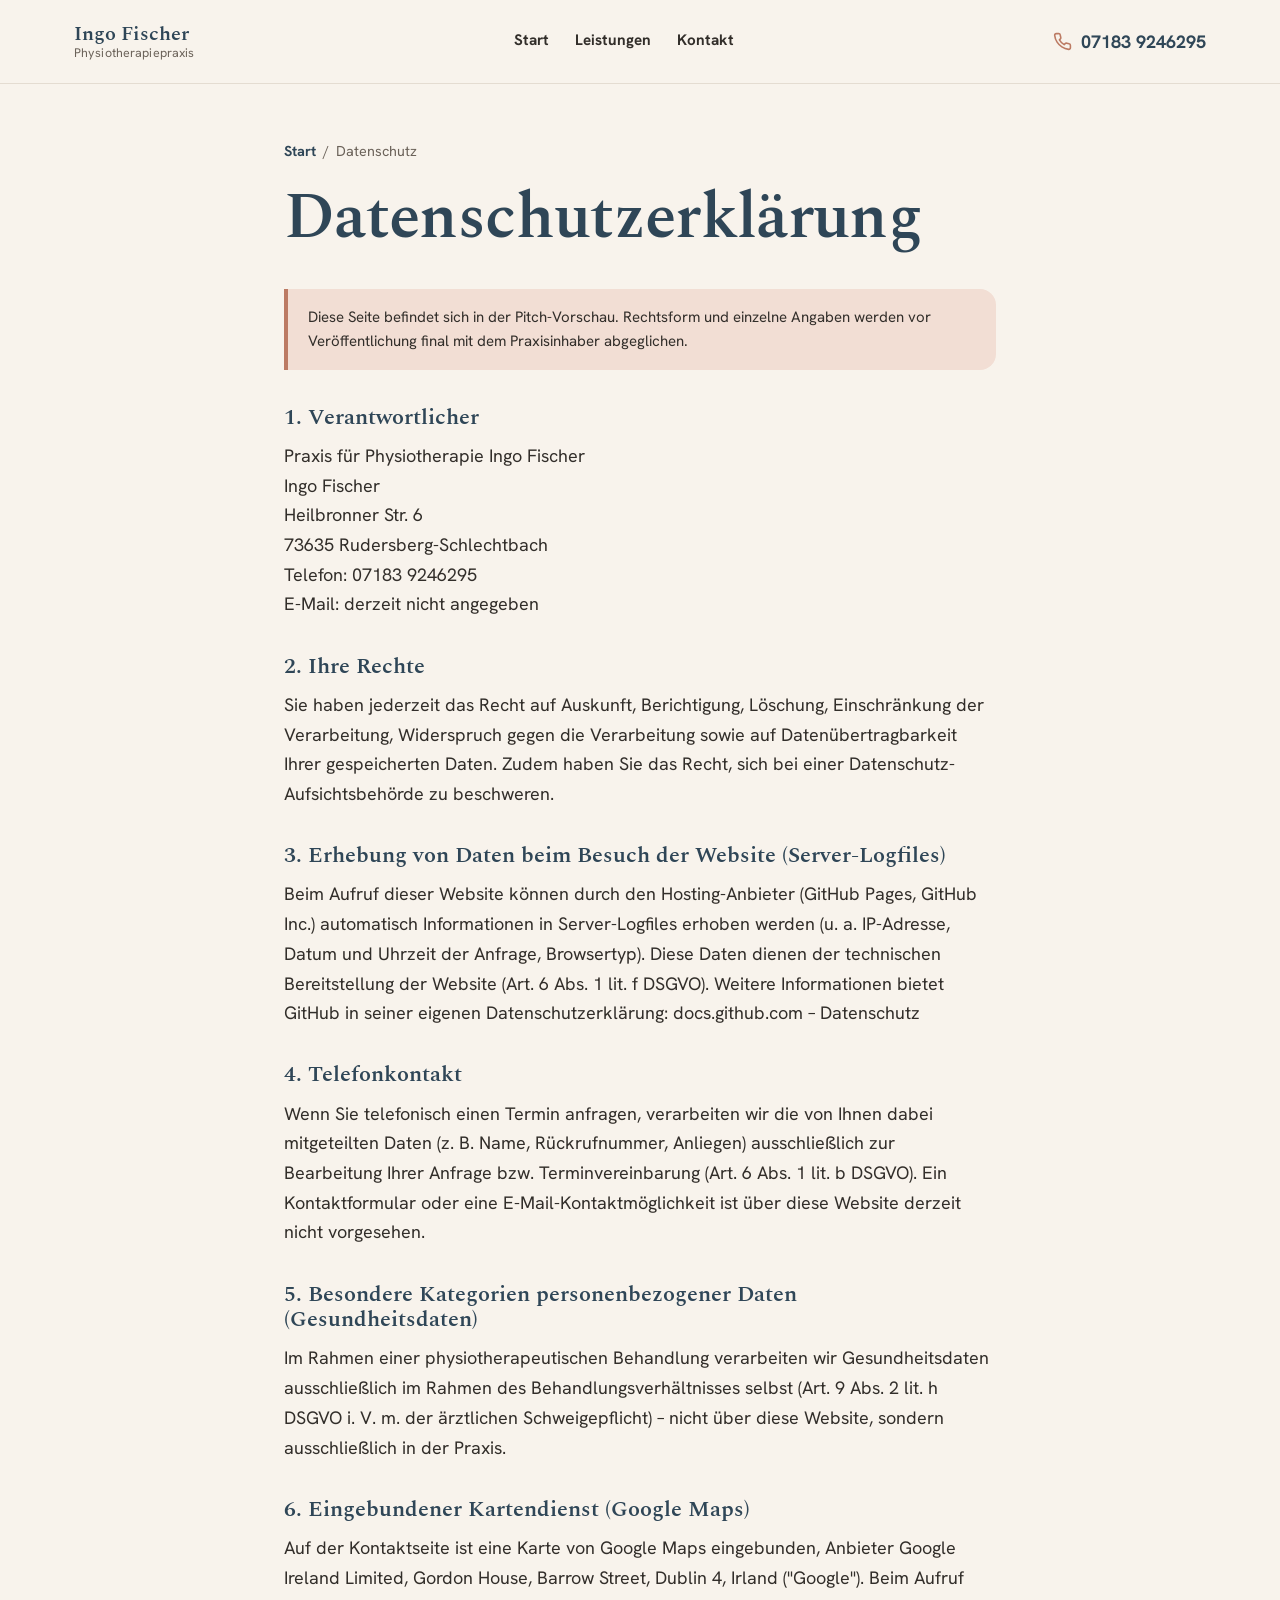
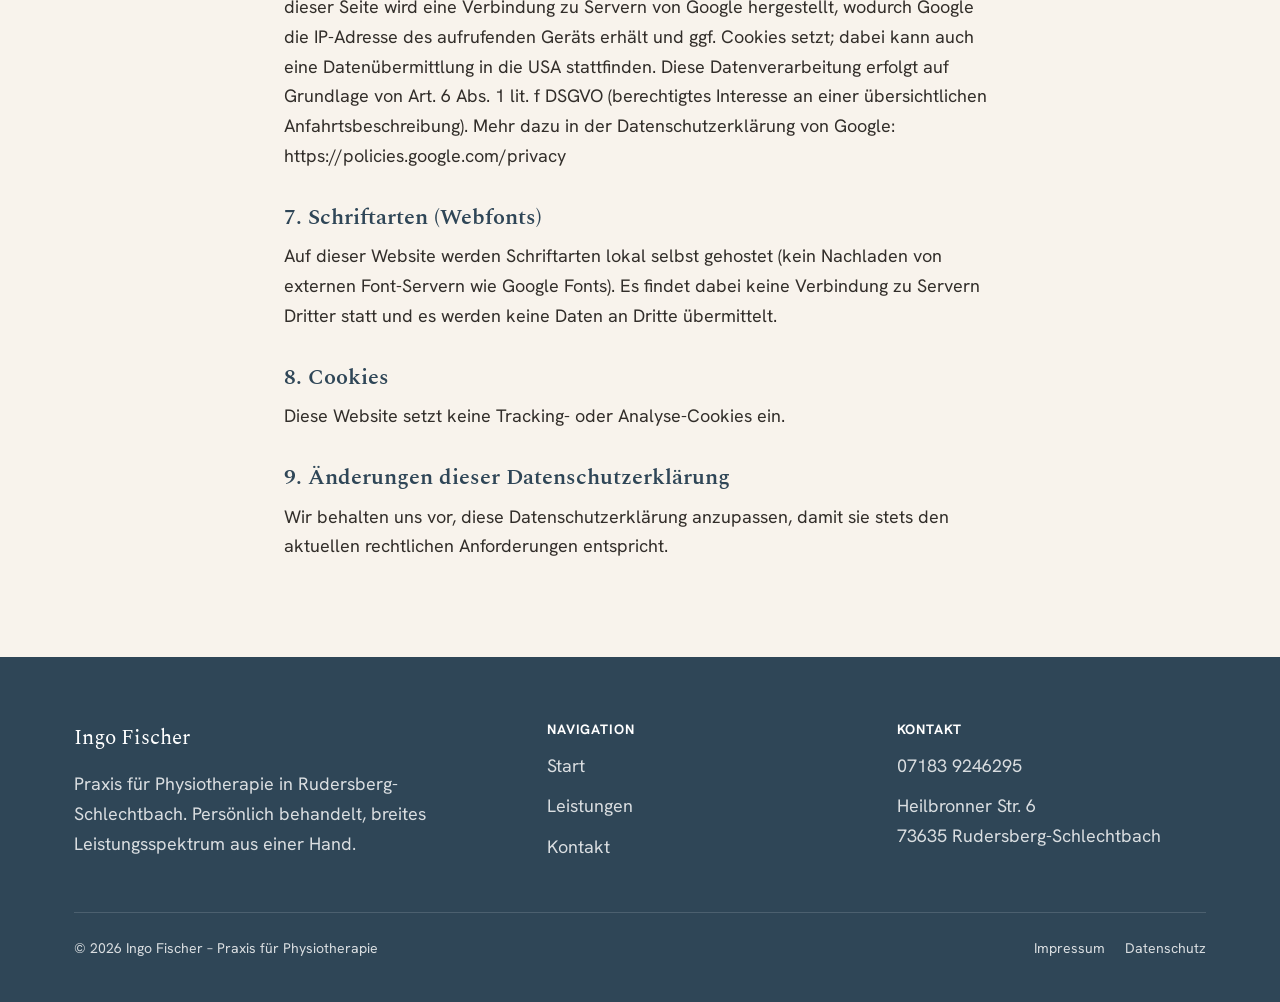
==== commit 05e3c13c: "Fix Lighthouse findings: contrast, heading order, link name, image weight - Button contrast: primary" ====
--- a/datenschutz.html
+++ b/datenschutz.html
@@ -31,7 +31,7 @@
       </ul>
     </nav>
     <div class="site-header__actions">
-      <a href="tel:+4971839246295" class="site-header__phone">
+      <a href="tel:+4971839246295" class="site-header__phone" aria-label="Anrufen: 07183 9246295">
         <svg viewBox="0 0 24 24" fill="none" stroke="currentColor" stroke-width="2" stroke-linecap="round" stroke-linejoin="round" aria-hidden="true"><path d="M22 16.92v3a2 2 0 0 1-2.18 2 19.79 19.79 0 0 1-8.63-3.07 19.5 19.5 0 0 1-6-6 19.79 19.79 0 0 1-3.07-8.67A2 2 0 0 1 4.11 2h3a2 2 0 0 1 2 1.72c.127.96.361 1.903.7 2.81a2 2 0 0 1-.45 2.11L8.09 9.91a16 16 0 0 0 6 6l1.27-1.27a2 2 0 0 1 2.11-.45c.907.339 1.85.573 2.81.7A2 2 0 0 1 22 16.92z"/></svg>
         <span>07183 9246295</span>
       </a>
@@ -97,7 +97,7 @@
         <p>Praxis für Physiotherapie in Rudersberg-Schlechtbach. Persönlich behandelt, breites Leistungsspektrum aus einer Hand.</p>
       </div>
       <div>
-        <h4>Navigation</h4>
+        <h2 class="footer-grid__heading">Navigation</h2>
         <ul>
           <li><a href="index.html">Start</a></li>
           <li><a href="leistungen.html">Leistungen</a></li>
@@ -105,7 +105,7 @@
         </ul>
       </div>
       <div>
-        <h4>Kontakt</h4>
+        <h2 class="footer-grid__heading">Kontakt</h2>
         <ul>
           <li><a href="tel:+4971839246295">07183 9246295</a></li>
           <li>Heilbronner Str. 6<br>73635 Rudersberg-Schlechtbach</li>
--- a/css/style.css
+++ b/css/style.css
@@ -117,8 +117,8 @@
   line-height: 1.1;
 }
 .btn:active { transform: translateY(1px); }
-.btn--primary { background: var(--color-clay); color: var(--color-white); box-shadow: 0 10px 26px rgba(188, 122, 99, 0.4); }
-.btn--primary:hover { background: var(--color-clay-dark); }
+.btn--primary { background: var(--color-clay-dark); color: var(--color-white); box-shadow: 0 10px 26px rgba(188, 122, 99, 0.4); }
+.btn--primary:hover { background: #744232; }
 .btn--outline { background: transparent; border-color: currentColor; color: inherit; }
 .btn--outline:hover { background: rgba(50, 46, 42, 0.06); }
 .btn--on-dark { border-color: rgba(255,255,255,0.5); color: var(--color-white); }
@@ -420,7 +420,7 @@
 .site-footer { background: var(--color-blue-dark); color: rgba(255, 255, 255, 0.82); padding: 64px 0 28px; }
 .footer-grid { display: grid; grid-template-columns: 1.4fr 1fr 1fr; gap: 40px; padding-bottom: 40px; border-bottom: 1px solid rgba(255,255,255,0.14); }
 .footer-brand { font-family: var(--font-display); font-size: 1.3rem; color: var(--color-white); margin-bottom: 14px; }
-.footer-grid h4 { color: var(--color-white); font-family: var(--font-body); font-size: 0.85rem; text-transform: uppercase; letter-spacing: 0.06em; margin-bottom: 1em; }
+.footer-grid__heading { color: var(--color-white); font-family: var(--font-body); font-size: 0.85rem; font-weight: 700; text-transform: uppercase; letter-spacing: 0.06em; margin: 0 0 1em; }
 .footer-grid li { margin-bottom: 0.6em; }
 .site-footer a:hover { color: var(--color-white); }
 .footer-bottom { display: flex; flex-wrap: wrap; justify-content: space-between; gap: 12px; padding-top: 24px; font-size: 0.88rem; }
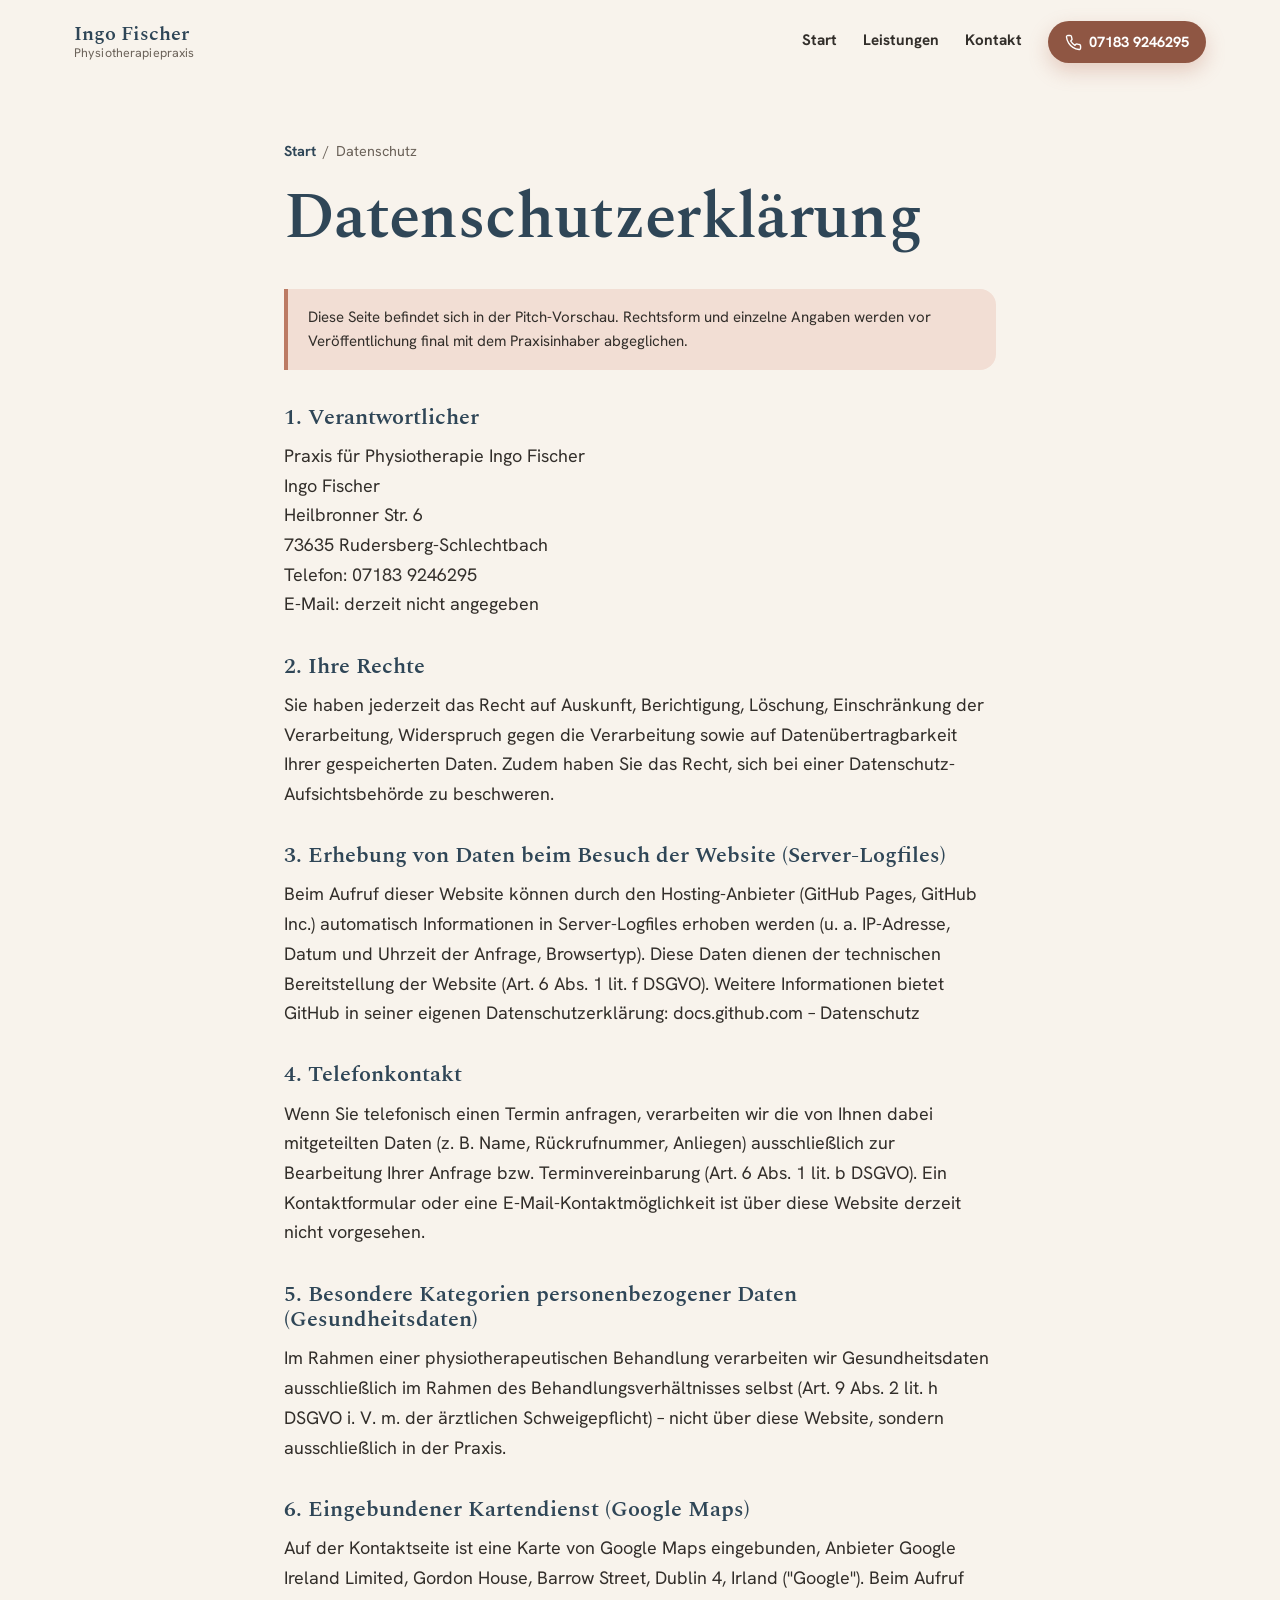
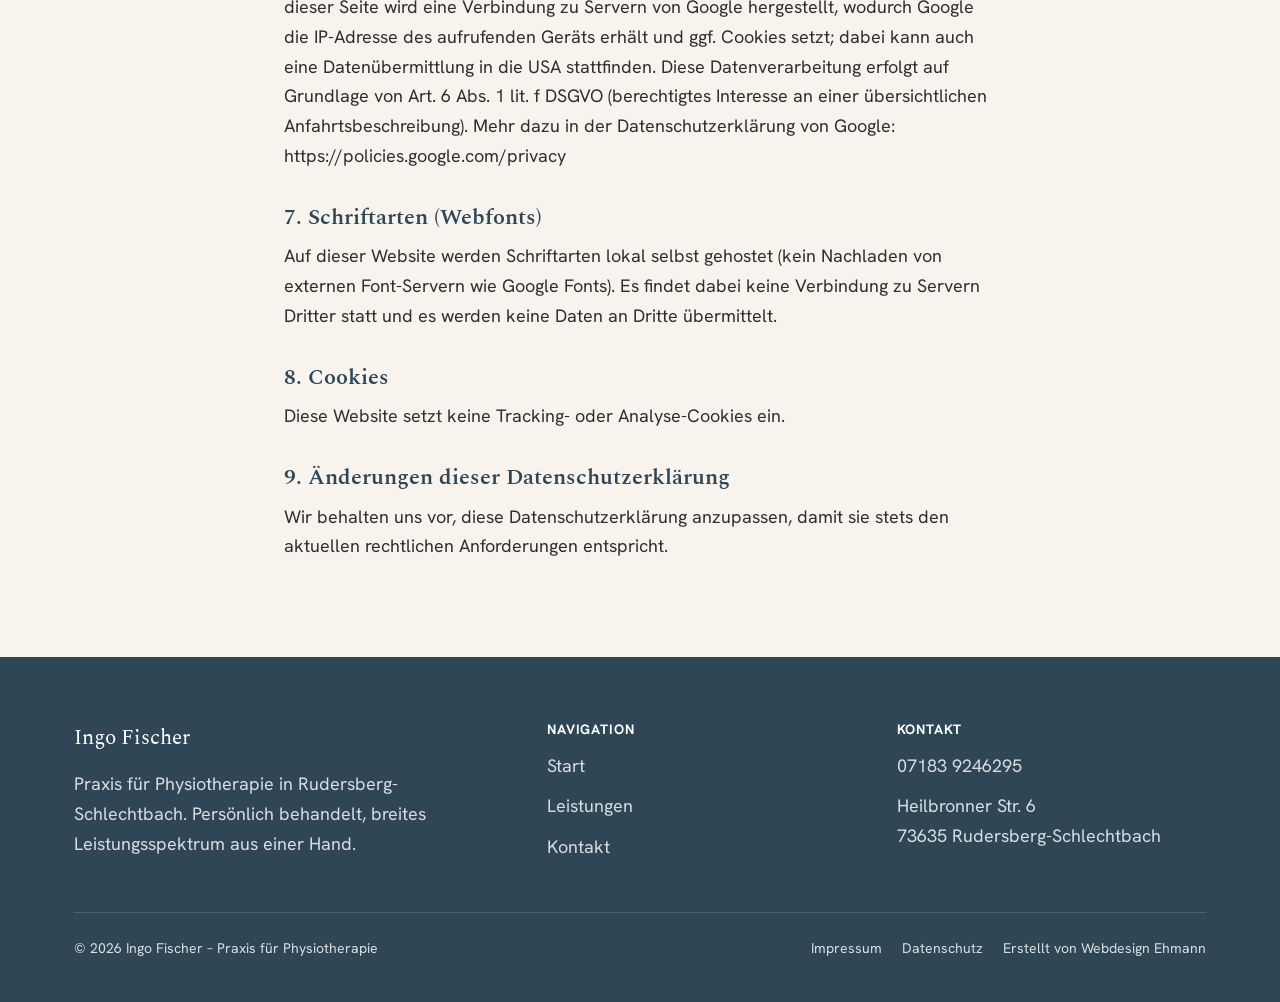
==== commit f2848de2: "Add footer credit link to Webdesign Ehmann" ====
--- a/datenschutz.html
+++ b/datenschutz.html
@@ -17,7 +17,7 @@
 
 <header class="site-header" id="site-header">
   <div class="container site-header__inner">
-    <a href="index.html" class="site-header__brand" aria-label="Physiotherapie Ingo Fischer – Startseite">
+    <a href="index.html" class="site-header__brand">
       <span class="site-header__brand-text">
         <span class="site-header__brand-main">Ingo Fischer</span>
         <span class="site-header__brand-sub">Physiotherapiepraxis</span>
@@ -31,7 +31,7 @@
       </ul>
     </nav>
     <div class="site-header__actions">
-      <a href="tel:+4971839246295" class="site-header__phone" aria-label="Anrufen: 07183 9246295">
+      <a href="tel:+4971839246295" class="site-header__phone" aria-label="07183 9246295">
         <svg viewBox="0 0 24 24" fill="none" stroke="currentColor" stroke-width="2" stroke-linecap="round" stroke-linejoin="round" aria-hidden="true"><path d="M22 16.92v3a2 2 0 0 1-2.18 2 19.79 19.79 0 0 1-8.63-3.07 19.5 19.5 0 0 1-6-6 19.79 19.79 0 0 1-3.07-8.67A2 2 0 0 1 4.11 2h3a2 2 0 0 1 2 1.72c.127.96.361 1.903.7 2.81a2 2 0 0 1-.45 2.11L8.09 9.91a16 16 0 0 0 6 6l1.27-1.27a2 2 0 0 1 2.11-.45c.907.339 1.85.573 2.81.7A2 2 0 0 1 22 16.92z"/></svg>
         <span>07183 9246295</span>
       </a>
@@ -117,6 +117,7 @@
       <ul>
         <li><a href="impressum.html">Impressum</a></li>
         <li><a href="datenschutz.html">Datenschutz</a></li>
+        <li><a href="https://www.webdesign-ehmann.de" target="_blank" rel="noopener">Erstellt von Webdesign Ehmann</a></li>
       </ul>
     </div>
   </div>
--- a/css/style.css
+++ b/css/style.css
@@ -1,11 +1,9 @@
 /* ============================================================
    Physiotherapie Ingo Fischer – style.css
-   Konventionelles Gerüst wie Metzgerei Hinderer / Ebnisee /
-   Schmalzried Heizung / Physio Köpple (Sticky-Header mit
-   Linkliste, Hero + Karten-Sektionen), aber mit eigener Palette
-   (Taubenblau + Ton/Rosé statt Salbeigrün+Terracotta) und klaren
-   abgerundeten Ecken statt organischer Blob-Fotorahmen, damit sich
-   die Seite von Physio Köpple (gleiche Branche) unterscheidet.
+   Header hat einen soliden Hintergrund (kein transparenter Header
+   mehr – zu fehleranfällig beim Scrollen über dunkle Flächen), aber
+   keine Trennlinie. Ab ≥1025px stehen Nav-Links + Telefon-Button
+   oben rechts zusammen statt zentriert – Logo bleibt links.
    Reines CSS, kein Framework.
    ============================================================ */
 
@@ -135,18 +133,35 @@
   display: flex;
   align-items: center;
   background: var(--color-bg);
-  border-bottom: 1px solid var(--color-line);
-  transition: box-shadow 0.2s ease;
-}
-.site-header.is-scrolled { box-shadow: var(--shadow-soft); }
+}
 .site-header__inner { display: flex; align-items: center; justify-content: space-between; gap: 24px; width: 100%; }
 .site-header__brand { display: flex; align-items: center; gap: 12px; }
 .site-header__brand-text { display: flex; flex-direction: column; line-height: 1.15; }
 .site-header__brand-main { font-family: var(--font-display); font-size: 1.25rem; font-weight: 600; color: var(--color-blue-dark); }
 .site-header__brand-sub { font-size: 0.78rem; color: var(--color-ink-soft); letter-spacing: 0.01em; }
 .site-header__actions { display: flex; align-items: center; gap: 18px; }
-.site-header__phone { display: flex; align-items: center; gap: 0.5em; font-weight: 700; color: var(--color-blue-dark); white-space: nowrap; }
-.site-header__phone svg { width: 19px; height: 19px; flex-shrink: 0; color: var(--color-clay); }
+/* Telefon als Button statt gleichgewichtiger Text-Link neben der Nav —
+   passend dazu, dass Termine ausschließlich telefonisch vereinbart werden
+   (nicht nur wegen "anders als die Standard-Nav-Zeile bei den letzten
+   Projekten", sondern weil der Anruf hier der eigentliche Conversion-Punkt
+   der ganzen Seite ist). */
+.site-header__phone {
+  display: inline-flex;
+  align-items: center;
+  gap: 0.5em;
+  font-weight: 700;
+  font-size: 0.92rem;
+  color: var(--color-white);
+  background: var(--color-clay-dark);
+  white-space: nowrap;
+  padding: 0.6em 1.15em;
+  border-radius: 999px;
+  box-shadow: 0 8px 20px rgba(188, 122, 99, 0.32);
+  transition: background-color 0.2s ease, transform 0.15s ease, box-shadow 0.2s ease;
+}
+.site-header__phone:hover, .site-header__phone:focus-visible { background: #744232; box-shadow: 0 10px 24px rgba(188, 122, 99, 0.42); }
+.site-header__phone:active { transform: translateY(1px); }
+.site-header__phone svg { width: 17px; height: 17px; flex-shrink: 0; color: var(--color-white); }
 
 .nav-toggle {
   display: none;
@@ -182,11 +197,11 @@
 }
 .site-nav__link:hover, .site-nav__link.is-active { border-color: var(--color-clay); color: var(--color-blue-dark); }
 
-@media (min-width: 1025px) { #site-nav { display: flex; } }
-
-@media (min-width: 1025px) and (max-width: 1180px) {
-  .site-nav__list { gap: 14px; }
-  .site-nav__link { font-size: 0.88rem; }
+/* Ab 1025px rückt die Nav zusammen mit dem Telefon-Button als Gruppe
+   nach rechts (statt zentriert) — Logo bleibt allein links. */
+@media (min-width: 1025px) {
+  .site-header__inner { justify-content: flex-start; }
+  #site-nav { display: flex; margin-left: auto; }
 }
 
 @media (max-width: 1024px) {
@@ -206,6 +221,7 @@
   .site-nav__list li { border-bottom: 1px solid var(--color-line); }
   .site-nav__link { padding: 18px 4px; font-size: 1.15rem; }
   .site-header__phone span { display: none; }
+  .site-header__phone { padding: 0.7em; box-shadow: none; }
 }
 
 @media (max-width: 480px) {
@@ -226,40 +242,38 @@
   pointer-events: none;
 }
 
-/* ── Hero (Vollflächiges Foto statt Farbfläche — unterscheidet sich
-   damit bewusst von Physio Köpples Salbeigrün-Flächen-Hero) ────── */
-.hero-full { position: relative; color: var(--color-white); display: flex; align-items: center; min-height: 78vh; }
-.hero-full__bg { position: absolute; inset: 0; background-size: cover; background-position: center; }
-.hero-full__bg::after {
-  content: '';
-  position: absolute;
-  inset: 0;
-  background: linear-gradient(180deg, rgba(47,70,87,0.78) 0%, rgba(47,70,87,0.6) 55%, rgba(47,70,87,0.85) 100%);
-}
-.hero-full__bg img { width: 100%; height: 100%; object-fit: cover; filter: grayscale(0.5) contrast(1.05); }
-.hero-full__content { position: relative; z-index: 1; padding-top: 64px; padding-bottom: 64px; max-width: 720px; width: 100%; }
-.hero__title { margin-bottom: 0.4em; color: var(--color-white); }
-.hero__accent { display: block; color: var(--color-clay-pale); font-style: italic; font-weight: 500; }
-.hero__lead { margin: 1.1em 0 1.8em; color: rgba(255, 255, 255, 0.86); max-width: 56ch; }
-.hero__ctas { display: flex; flex-wrap: wrap; gap: 16px; margin-bottom: 2em; }
-.hero__facts { display: flex; flex-wrap: wrap; gap: 10px; padding-top: 1.6em; border-top: 1px solid rgba(255, 255, 255, 0.22); }
-.hero__fact {
-  display: inline-flex;
-  align-items: center;
-  gap: 0.5em;
-  font-weight: 700;
-  color: var(--color-white);
-  font-size: 0.85rem;
-  background: rgba(255, 255, 255, 0.1);
-  border: 1px solid rgba(255, 255, 255, 0.26);
-  padding: 0.55em 1.1em;
-  border-radius: 999px;
-}
-.hero__fact svg { width: 16px; height: 16px; color: var(--color-clay-pale); flex-shrink: 0; }
+/* ── Hero: "Bewegung" als Bild-Maske statt Stockfoto-Hero ────────
+   Ersetzt das Foto+Verlauf-Muster (identisch bei fast jedem bisherigen
+   Projekt) durch eine typografische Geste: das Wort selbst trägt den
+   Verlauf aus den zwei Marken-Akzentfarben (Taubenblau → Ton). Kein
+   Hero-Bild mehr zu laden verbessert nebenbei den LCP. */
+.hero-mask { padding: 56px 0 48px; }
+.hero-mask__word {
+  margin: 0;
+  font-size: clamp(3.2rem, 13vw, 9rem);
+  font-weight: 700;
+  line-height: 0.92;
+  letter-spacing: -0.01em;
+  background: linear-gradient(100deg, var(--color-blue-dark) 0%, var(--color-blue) 45%, var(--color-clay-dark) 100%);
+  -webkit-background-clip: text;
+  background-clip: text;
+  color: transparent;
+}
+.hero-mask__continue {
+  font-family: var(--font-display);
+  font-size: clamp(1.4rem, 2.6vw, 1.9rem);
+  color: var(--color-blue-dark);
+  margin: 0.15em 0 0.85em;
+}
+.hero-mask .lead { margin-bottom: 1.8em; }
+.hero__lead { margin: 1.1em 0 1.8em; color: rgba(255, 255, 255, 0.92); max-width: 56ch; }
+.hero__ctas { display: flex; flex-wrap: wrap; gap: 16px; margin-bottom: 2.2em; }
+.hero__facts { display: flex; flex-wrap: wrap; gap: 10px 28px; padding-top: 1.5em; border-top: 1px solid var(--color-line); }
+.hero__fact { display: inline-flex; align-items: center; gap: 0.5em; font-weight: 700; color: var(--color-ink-soft); font-size: 0.85rem; }
+.hero__fact svg { width: 16px; height: 16px; color: var(--color-blue); flex-shrink: 0; }
 
 @media (max-width: 640px) {
-  .hero-full { min-height: 86vh; }
-  .hero-full__content { padding-top: 48px; padding-bottom: 48px; }
+  .hero-mask { padding: 36px 0 32px; }
 }
 
 /* ── Seiten-Hero für Unterseiten (Leistungen/Kontakt) ───────────
@@ -278,9 +292,9 @@
   content: '';
   position: absolute;
   inset: 0;
-  background: linear-gradient(180deg, rgba(47,70,87,0.82) 0%, rgba(47,70,87,0.68) 100%);
-}
-.page-hero-full__content { position: relative; padding-top: 56px; padding-bottom: 56px; max-width: 720px; width: 100%; }
+  background: linear-gradient(180deg, rgba(18,27,34,0.82) 0%, rgba(18,27,34,0.76) 100%);
+}
+.page-hero-full__content { position: relative; padding-top: 56px; padding-bottom: 56px; max-width: 720px; width: 100%; text-shadow: 0 2px 16px rgba(10, 15, 19, 0.55); }
 .page-hero-full h1 { color: var(--color-white); }
 .page-hero-full .hero__lead { font-size: 1.05rem; color: rgba(255,255,255,0.86); }
 
@@ -288,29 +302,31 @@
 @media (min-width: 641px) { .page-header, .page-banner { display: none; } }
 @media (max-width: 640px) { .page-header { padding: 36px 0 32px; } .page-banner { aspect-ratio: 4/3; } }
 
-/* ── Vorteile / Feature-Karten ───────────────────────────────── */
-.feature-grid { display: grid; grid-template-columns: repeat(3, 1fr); gap: 28px; }
-.feature-card {
-  background: var(--color-paper);
-  border-radius: var(--radius);
-  padding: 32px 28px;
-  box-shadow: var(--shadow-soft);
-  transition: transform 0.25s ease, box-shadow 0.25s ease;
-}
-.feature-card:hover { transform: translateY(-6px); box-shadow: var(--shadow-card); }
-.feature-card__icon {
-  width: 56px; height: 56px;
-  display: flex; align-items: center; justify-content: center;
-  border-radius: var(--radius);
-  background: var(--color-blue-pale);
-  color: var(--color-blue-dark);
-  margin-bottom: 18px;
-}
-.feature-card__icon svg { width: 28px; height: 28px; }
-.feature-card p { color: var(--color-ink-soft); font-size: 0.98rem; }
-
-@media (max-width: 860px) { .feature-grid { grid-template-columns: 1fr 1fr; } }
-@media (max-width: 560px) { .feature-grid { grid-template-columns: 1fr; } }
+/* ── Vorteile: Regel-Liste statt Icon-Karten ─────────────────── */
+.pillars { display: flex; gap: 40px; flex-wrap: wrap; }
+.pillars > div { flex: 1; min-width: 220px; padding-top: 18px; border-top: 2px solid var(--color-clay); }
+.pillars h3 { margin-bottom: 0.4em; }
+.pillars p { color: var(--color-ink-soft); font-size: 0.98rem; margin: 0; }
+
+@media (max-width: 720px) { .pillars { flex-direction: column; gap: 28px; } }
+
+/* ── Leistungen-Vorschau (Startseite): Liste statt Icon-Karten ──
+   .service-grid/.service-card bleiben unverändert (von leistungen.html
+   weiter genutzt) — hier bewusst ein eigenes, schlankeres Muster. */
+.service-list { border-top: 1px solid var(--color-line); }
+.service-row { display: flex; justify-content: space-between; align-items: baseline; gap: 24px; padding: 20px 0; border-bottom: 1px solid var(--color-line); }
+.service-row h3 { margin: 0; font-size: 1.1rem; white-space: nowrap; }
+.service-row p { margin: 0; color: var(--color-ink-soft); font-size: 0.95rem; text-align: right; max-width: 46ch; }
+
+@media (max-width: 640px) {
+  .service-row { flex-direction: column; gap: 4px; }
+  .service-row p { text-align: left; }
+
+  /* Sechs Leistungs-Zeilen auf einmal sind auf dem Handy zu viel Text —
+     nur die ersten drei stehen da, der Rest lebt schon im "Alle 16
+     Leistungen ansehen"-Button darunter (kein zweiter Button nötig). */
+  .service-list__more { display: none; }
+}
 
 /* ── Leistungen: Übersichts-Karten (Startseite) ─────────────── */
 .service-grid { display: grid; grid-template-columns: repeat(3, 1fr); gap: 24px; }
@@ -466,4 +482,5 @@
 .js .reveal.reveal--visible { opacity: 1; transform: translateY(0); }
 .reveal-group .reveal:nth-child(2) { transition-delay: 0.08s; }
 .reveal-group .reveal:nth-child(3) { transition-delay: 0.16s; }
+
 .reveal-group .reveal:nth-child(4) { transition-delay: 0.24s; }
